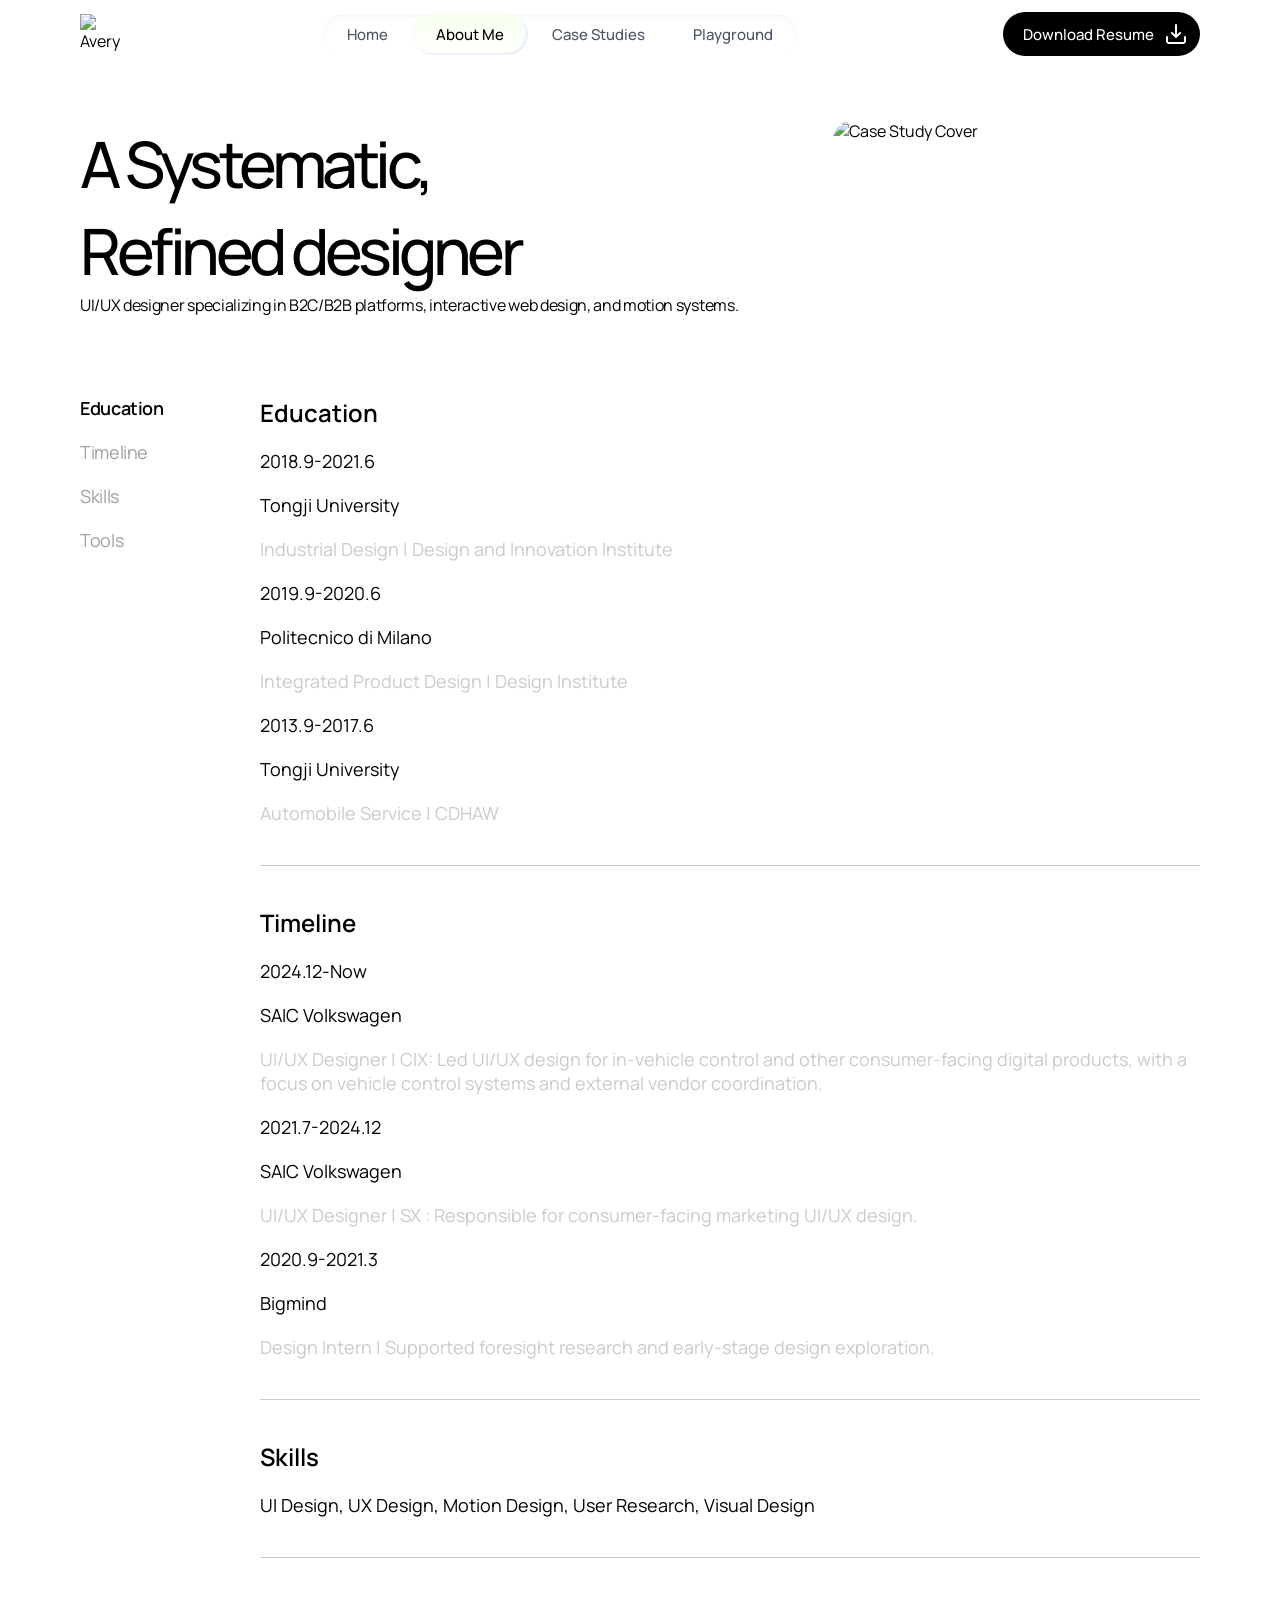
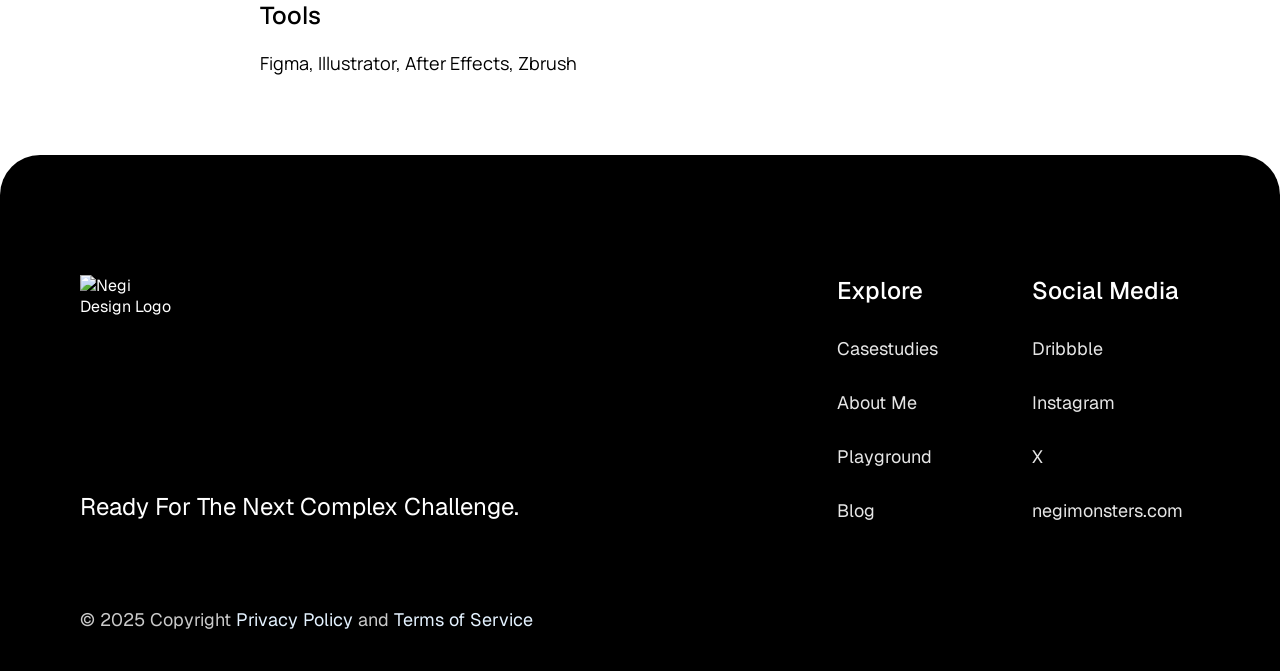
==== case.html @ 6173d4c6 "Add files via upload" ====
<!DOCTYPE html>
<html lang="en">
<head>
  <meta charset="UTF-8">
  <meta name="viewport" content="width=device-width, initial-scale=1.0">
  <title>About Me</title>
  <link rel="icon" type="image/png" href="favicon.png">
  <link rel="stylesheet" href="case.css">
  <link rel="preconnect" href="https://fonts.googleapis.com">
  <link rel="preconnect" href="https://fonts.gstatic.com" crossorigin>
  <link href="https://fonts.googleapis.com/css2?family=Geist:wght@400;500&family=Manrope:wght@400;500;600&family=Playfair+Display:ital,wght@1,500&display=swap" rel="stylesheet">
</head>
<body>
  
  <nav class="navbar">
    <div class="nav-logo">
      <img src="Logo.png" alt="Avery Design Logo" id="logo-img">
    </div>
    <div class="nav-menu">
      <a href="index.html" class="nav-link">Home</a>
      <a href="case.html" class="nav-link active">About Me</a>
      <a href="exp.html" class="nav-link">Case Studies</a>
      <a href="playground.html" class="nav-link">Playground</a>
    </div>
    <div class="nav-actions">
      <a href="profolio.pdf" download="profolio.pdf" target="_blank" class="btn-download">
        Download Resume
        <svg width="24" height="24" viewBox="0 0 24 24" fill="none" xmlns="http://www.w3.org/2000/svg">
          <path d="M12 15V3M12 15L8 11M12 15L16 11M21 15V19C21 19.5304 20.7893 20.0391 20.4142 20.4142C20.0391 20.7893 19.5304 21 19 21H5C4.46957 21 3.96086 20.7893 3.58579 20.4142C3.21071 20.0391 3 19.5304 3 19V15" stroke="currentColor" stroke-width="2" stroke-linecap="round" stroke-linejoin="round"/>
        </svg>
      </a>

      <button class="btn-menu-mobile" id="mobile-menu-btn">
        <svg width="24" height="24" viewBox="0 0 24 24" fill="none" xmlns="http://www.w3.org/2000/svg">
          <path d="M4 6H20M4 12H20M4 18H20" stroke="currentColor" stroke-width="2" />
        </svg>
      </button>

      <a href="#download" class="btn-download-tablet">
        <svg width="24" height="24" viewBox="0 0 24 24" fill="none" xmlns="http://www.w3.org/2000/svg">
          <path d="M12 15V3M12 15L8 11M12 15L16 11M21 15V19C21 19.5304 20.7893 20.0391 20.4142 20.4142C20.0391 20.7893 19.5304 21 19 21H5C4.46957 21 3.96086 20.7893 3.58579 20.4142C3.21071 20.0391 3 19.5304 3 19V15" stroke="currentColor" stroke-width="2" stroke-linecap="round" stroke-linejoin="round"/>
        </svg>
      </a>
    </div>
  </nav>

  <section class="case-detail-hero">
    <div class="case-hero-text">
      <h1 class="case-title">A Systematic,<br>Refined designer</h1>
      <p class="case-description">
        UI/UX designer specializing in B2C/B2B platforms, interactive web design, and motion systems.
      </p>
    </div>
    <div class="case-hero-image">
      <img src="photo.png" alt="Case Study Cover">
    </div>
  </section>

  <section class="case-detail-content">
    
    <aside class="case-sidebar">
      <a href="#education" class="sidebar-item">Education</a>
      <a href="#timeline" class="sidebar-item">Timeline</a>
      <a href="#skills" class="sidebar-item">Skills</a>
      <a href="#tools" class="sidebar-item">Tools</a>
    </aside>

    <div class="case-info-list">
      
      <div class="info-block" id="education">
        <h3 class="info-title">Education</h3>
        <p class="info-date">2018.9-2021.6</p>
        <p class="info-subtitle">Tongji University</p>
        <p class="info-desc">Industrial Design | Design and Innovation Institute</p>
        <p class="info-date">2019.9-2020.6</p>
        <p class="info-subtitle">Politecnico di Milano</p>
        <p class="info-desc">Integrated Product Design | Design Institute</p>
        <p class="info-date">2013.9-2017.6</p>
        <p class="info-subtitle">Tongji University</p>
        <p class="info-desc">Automobile Service | CDHAW</p>
      </div>

      <div class="info-block" id="timeline">
        <h3 class="info-title">Timeline</h3>
        <p class="info-date">2024.12-Now</p>
        <p class="info-subtitle">SAIC Volkswagen</p>
        <p class="info-desc">UI/UX Designer | CIX: Led UI/UX design for in-vehicle control and other consumer-facing digital products, 
          with a focus on vehicle control systems and external vendor coordination.</p>
        <p class="info-date">2021.7-2024.12</p>
        <p class="info-subtitle">SAIC Volkswagen</p>
        <p class="info-desc">UI/UX Designer | SX : Responsible for consumer-facing marketing UI/UX design.</p>
        <p class="info-date">2020.9-2021.3</p>
        <p class="info-subtitle">Bigmind</p>
        <p class="info-desc">Design Intern | Supported foresight research and early-stage design exploration.</p>
      </div>

      <div class="info-block" id="skills">
        <h3 class="info-title">Skills</h3>
        <p class="info-subtitle">UI Design, UX Design, Motion Design, User Research, Visual Design</p>
      </div>

      <div class="info-block" id="tools">
        <h3 class="info-title">Tools</h3>
        <p class="info-subtitle">Figma, Illustrator, After Effects, Zbrush</p>
      </div>

    </div>
  </section>

  <footer class="footer-section">
    <div class="footer-top">
      <div class="footer-brand">
        <img src="footerLogo.png" alt="Negi Design Logo" class="footer-logo">
        <p class="footer-slogan">Ready For The Next Complex Challenge.</p>
      </div>

      <div class="footer-links-container">
        <div class="footer-nav-col">
          <h4 class="footer-col-title">Explore</h4>
          <a href="#case-studies" class="footer-link">Casestudies</a>
          <a href="#about" class="footer-link">About Me</a>
          <a href="#playground" class="footer-link">Playground</a>
          <a href="#blog" class="footer-link">Blog</a>
        </div>
        
        <div class="footer-nav-col">
          <h4 class="footer-col-title">Social Media</h4>
          <a href="https://dribbble.com/AveryMC" class="footer-link" target="_blank">Dribbble</a>
          <a href="https://www.instagram.com/negi_designnn/" class="footer-link" target="_blank">Instagram</a>
          <a href="https://x.com/negidesignlab" class="footer-link" target="_blank">X</a>
          <a href="https://negimonsters.com/" class="footer-link" target="_blank">negimonsters.com</a>
        </div>
      </div>
    </div>

    <div class="footer-bottom">
      <p class="copyright-text">
        © 2025 Copyright <a href="#" class="legal-link">Privacy Policy</a> and <a href="#" class="legal-link">Terms of Service</a>
      </p>
    </div>
  </footer>

  <script src="case.js"></script>
</body>
</html>
---- case.css ----
/* =========================================
   1. 基础重置与全局变量 (保留)
   ========================================= */
:root {
  --bg-color: #ffffff;
  --bg-card: #f3f3f3;
  --bg-card2: #fafafa;
  --text-primary: #000000;
  --text-secondary: #4b5563;
  --text-muted: #cacaca;
  --text-one: #ffffff;
  --text-two: #a0a0a0;
  --nav-bg: rgba(255, 255, 255, 0.60);
  --gradient-primary: linear-gradient(90deg, #006205 0%, #90af04 100%);
  --transition-speed: 0.3s;
}

* {
  margin: 0;
  padding: 0;
  box-sizing: border-box;
}

html {
  scroll-behavior: smooth; 
}
body {
  font-family: 'Manrope', sans-serif;
  background-color: linear-gradient(180deg, var(--bg-color, #FFF) 0%, var(--bg-card, #F3F3F3) 100%);
  color: var(--text-primary);
}

/* =========================================
   2. 导航栏 (Navbar) (保留)
   ========================================= */
.navbar {
  position: fixed;
  top: 0;
  z-index: 100;
  display: flex;
  justify-content: space-between;
  align-items: center;
  width: 100%;
  padding: 12px 80px;
  background: var(--nav-bg);
  backdrop-filter: blur(10px);
  -webkit-backdrop-filter: blur(10px);
}

.nav-logo { display: flex; align-items: center; max-width: 40px; }
.nav-logo img { max-width: 40px; aspect-ratio: 1 / 1; object-fit: contain; }

.nav-menu {
  display: inline-flex;
  align-items: center;
  background: var(--nav-bg);
  backdrop-filter: blur(10px);
  -webkit-backdrop-filter: blur(10px);
  border-radius: 24px; 
  box-shadow: 0 2px 4px 0 rgba(0, 0, 0, 0.05) inset;
  border: 1px solid rgba(255, 255, 255, 0.3);
}

.nav-link {
  padding: 10px 24px;
  color: var(--text-secondary);
  font-size: 15px;
  font-weight: 500;
  text-decoration: none;
  border-radius: 999px;
  transition: all var(--transition-speed) ease;
}

.nav-link:hover { color: var(--text-primary); }

.nav-link.active {
  background: linear-gradient(180deg, #f8ffee 0%, #ffffff 100%);
  color: var(--text-primary);
  border-radius: 42px;
  box-shadow: -2px -2px 2px 0 rgba(168, 196, 238, 0.25) inset;
}

.nav-actions { display: flex; justify-content: flex-end; width: 200px; }

.btn-download {
  display: flex;
  align-items: center;
  gap: 10px;
  padding: 10px 12px 10px 20px;
  background-color: var(--text-primary);
  color: var(--text-one);
  font-size: 15px;
  font-weight: 500;
  text-decoration: none;
  border-radius: 42px;
  transition: background-color var(--transition-speed) ease;
}

.bth-menu-mobile, .btn-download-tablet{
  display: none;
}

.btn-download:hover { background-color: #333333; }

/* 必须保留的斜体高亮组件 */
.highlight-serif {
  display: inline-block;
  font-family: 'Playfair Display', serif;
  font-style: italic;
  padding-right: 24px;
  padding-left: 10px;
  margin-right: -10px;
  letter-spacing: normal; 
  line-height: normal; 
  background: var(--gradient-primary);
  background-clip: text;
  -webkit-background-clip: text;
  -webkit-text-fill-color: transparent;
  overflow: visible;
}


/* =========================================
   3. 案例详情：顶部 Hero 介绍区
   ========================================= */
.case-detail-hero {
  display: flex;
  justify-content: space-between;
  gap: 20px;
  padding: 120px 80px 80px 80px; 
  background-color: transparent;
}

.case-hero-text {
  flex: 2;
  display: flex;
  flex-direction: column;
}

.case-title {
  font-size: 64px;
  font-weight: 500;
  letter-spacing: -4.48px;
  color: var(--text-primary);
}

.case-description {
  font-size: 16px;
  color: var(--text-primary);
  font-weight: 400;
  letter-spacing: -0.32px;
}

.case-hero-image {
  flex: 1;
  display: flex;
  border-radius: 20px;
  overflow: hidden;
}

.case-hero-image img {
  width: 100%;
  height: auto;
  object-fit: cover;
}


/* =========================================
   4. 案例详情：内容列表区
   ========================================= */
.case-detail-content {
  display: flex;
  align-items: flex-start; /* 必须设置，否则 Sidebar 无法触发 sticky */
  gap: 20px; 
  padding: 0 80px 80px 80px;
  background-color: transparent;
}

/* 左侧粘性侧边栏 */
.case-sidebar {
  width: 160px;
  display: flex;
  flex-direction: column;
  gap: 20px;
  position: sticky;
  top: 120px; 
}

.sidebar-item {
  font-size: 18px;
  color: var(--text-two);
  text-decoration: none;
  transition: color var(--transition-speed) ease;
  font-weight: 400;
  letter-spacing: -0.36px;
}

/* 侧边栏当前激活状态 (修正：使用类名 .active) */
.sidebar-item.active {
  color: var(--text-primary);
  font-weight: 600;
}

/* 右侧详情列表 */
.case-info-list {
  flex: 1;
  display: flex;
  flex-direction: column;
}

.info-block {
  display: flex;
  flex-direction: column;
  gap: 20px;
  padding: 40px 0;
  border-bottom: 1px solid var(--text-muted);
}

.info-block:first-child { padding-top: 0; }
.info-block:last-child { border-bottom: none; padding-bottom: 0; }

.info-title {
  font-size: 24px;
  font-weight: 600;
  color: var(--text-primary);
}

.info-date,
.info-subtitle {
  font-size: 18px;
  color: var(--text-primary);
  font-weight: 400;
}

.info-desc {
  font-size: 18px;
  color: var(--text-muted);
  font-weight: 400;
}


/* =========================================
   8. 页脚 (Footer Section) (保留)
   ========================================= */
.footer-section {
  display: flex;
  flex-direction: column;
  gap: 86px;
  background-color: var(--text-primary); 
  color: var(--bg-color); 
  padding: 120px 80px 40px 80px;
  border-radius: 40px 40px 0 0; 
  align-self: stretch;
  font-family: 'Geist', sans-serif;
}

.footer-top {
  display: flex;
  width: 100%;
  justify-content: space-between;
  align-items: stretch;
}

.footer-brand { display: flex; flex-direction: column; justify-content: space-between; }
.footer-logo { max-width: 96px; max-height: 89px; object-fit: contain; }
.footer-slogan { font-size: 24px; font-weight: 400; color: var(--bg-color); text-transform: capitalize; }

.footer-links-container { display: flex; min-width: 363px; justify-content: space-between; align-items: flex-start; }
.footer-nav-col { display: flex; width: 168px; flex-direction: column; align-items: flex-start; gap: 31px; flex-shrink: 0; }
.footer-col-title { color: var(--bg-color); font-size: 24px; font-weight: 500; text-transform: capitalize; }

.footer-link {
  font-size: 18px;
  font-weight: 400;
  color: #E6E6E6;
  text-decoration: none;
  transition: color var(--transition-speed) ease;
}

.footer-link:hover { color: var(--bg-color); }

.footer-bottom { display: flex; align-items: flex-start; }
.copyright-text { font-size: 18px; color: var(--text-muted); font-weight: 400; }

.legal-link {
  font-size: 18px;
  color: #e4f2ff; 
  text-decoration: none;
  font-weight: 400;
  transition: opacity var(--transition-speed) ease;
}

.legal-link:hover { opacity: 0.7; }

/* =========================================
   修正：在桌面和 Tablet 端强制隐藏汉堡按钮
   ========================================= */
.btn-menu-mobile { 
  display: none; 
}




/* =========================================
   9. 响应式适配 (Tablet & Mobile)
   ========================================= */

/* -----------------------------------------
   [ Tablet 端适配 ] (屏幕宽度 <= 1024px)
   策略：缩减留白、 Gap 和文字大小，保持整体结构不变，优化 Stats
   ----------------------------------------- */
@media screen and (max-width: 1024px) {
  /* =========================================
   修正：在桌面和 Tablet 端强制隐藏汉堡按钮
   ========================================= */
.btn-menu-mobile { 
  display: none; 
}
  /* =========================================
     Navbar Tablet 端适配
     ========================================= */
  .navbar { padding: 12px 40px; }

  /* 魔法布局：让左右容器设置 flex: 1 均分两侧空间，这样中间的 nav-menu 就能绝对居中！ */
  .nav-logo { flex: 1; display: flex; align-items: center; max-width: none; }
  .nav-logo img { max-width: 40px; aspect-ratio: 1 / 1; object-fit: contain; }

  .nav-actions { flex: 1; display: flex; justify-content: flex-end; width: auto; }

  /* 隐藏桌面端带文字的按钮 */
  .btn-download {
    display: none;
  }

  /* 显示并美化 Tablet 端纯 Icon 按钮为正圆形 */
  .btn-download-tablet {
    display: flex;
    width: 44px; /* 宽高设为一致 */
    height: 44px;
    padding: 0; /* 去掉多余的左右内边距 */
    justify-content: center;
    align-items: center;
    background-color: var(--text-primary);
    color: var(--text-one);
    border-radius: 50%; /* 设置为 50% 变成完美的正圆 */
    transition: background-color var(--transition-speed) ease;
  }
  
  .btn-download-tablet:hover {
    background-color: #333333;
  }

  .case-detail-hero { padding: 120px 40px 80px 40px; gap: 20px; }

  /* 内容区域：缩减两侧 Padding，稍微收紧一点侧边栏 */
  .case-detail-content { padding: 0 40px 80px 40px; gap: 20px; }
  .case-sidebar { width: 140px; } 

  .footer-section { padding: 120px 40px 40px 40px; }
  .footer-brand { max-width: 213px;}
  .footer-nav-col { min-height: 247px; }
}

/* -----------------------------------------
   [ Mobile 手机端适配 ] (屏幕宽度 <= 768px)
   ----------------------------------------- */
@media screen and (max-width: 768px) {
  
  /* =========================================
     1. Navbar & 下拉菜单 (完全锁定，与主页一致)
     ========================================= */
  .navbar { 
    padding: 20px 20px 0 20px; 
    flex-wrap: wrap; 
    background: var(--nav-bg); 
    backdrop-filter: blur(10px);
    -webkit-backdrop-filter: blur(10px);
  }
  .nav-logo { order: 1; }
  .nav-actions { order: 2; width: auto; gap: 12px; }
  
  .btn-menu-mobile {
    display: flex; width: 44px; height: 44px;
    justify-content: center; align-items: center;
    background-color: var(--text-primary); color: var(--text-one);
    border-radius: 50%; border: none; cursor: pointer;
    transition: background-color var(--transition-speed) ease;
  }

  .nav-menu {
    order: 3; width: 100%; flex-direction: column; align-items: flex-start;
    position: static; background: transparent; backdrop-filter: none;
    -webkit-backdrop-filter: none; border: none; box-shadow: none; border-radius: 0;
    max-height: 0; opacity: 0; overflow: hidden; margin-top: 0;
    transition: all 0.4s cubic-bezier(0.16, 1, 0.3, 1);
  }
  .nav-menu.active { max-height: 400px; opacity: 1; }
  .nav-link { font-size: 20px; padding: 20px 0; font-weight: 600; width: 100%; }
  .nav-link.active { background: transparent; box-shadow: none; color: var(--text-primary); }

  /* =========================================
     2. Case Detail / About 详情页核心适配
     ========================================= */
     
  /* --- Hero 区域：纵向堆叠，缩小文字 --- */
  .case-detail-hero {
    flex-direction: column;
    padding: 120px 20px 80px 20px; /* 留出 Navbar 的高度 */
    gap: 20px;
  }
  .case-title { font-size: 48px; letter-spacing: -3.36px; line-height: 1.1; }
  .case-description { font-size: 14px; letter-spacing: -0.28px; }
  .case-hero-image { width: 100%; flex: none; }
  .case-hero-image img { border-radius: 20px; }

  /* --- 内容区域：取消左右布局 --- */
  .case-detail-content {
    flex-direction: column;
    padding: 0 20px 40px 20px;
    gap: 20px;
  }

  /* --- 侧边栏魔法：变成横向可滑动的 Tab 栏 --- */
  .case-sidebar {
    position: relative; /* 取消 sticky 粘性定位 */
    top: 0;
    width: 100%;
    flex-direction: row; /* 横向排列 */
    overflow-x: auto; /* 超出宽度可横向滑动 */
    white-space: nowrap; /* 强制不换行 */
    gap: 20px;
    padding-bottom: 10px; /* 给下方留点呼吸空间 */
    -ms-overflow-style: none; /* 隐藏 IE/Edge 滚动条 */
    scrollbar-width: none; /* 隐藏 Firefox 滚动条 */
  }
  /* 隐藏 Chrome/Safari 滚动条，让横滑更优雅 */
  .case-sidebar::-webkit-scrollbar { display: none; }
  
  .sidebar-item { font-size: 16px; }

  /* --- 信息区块 --- */
  .case-info-list { width: 100%; flex: none; }
  .info-block { gap: 12px; }
  .info-title { font-size: 20px; }
  .info-date, .info-subtitle { font-size: 18px; }
  .info-desc { font-size: 14px; letter-spacing: -0.28px; }

  /* --- Next Case 按钮区域 --- */
  .next-case-section {
    padding: 0 20px 80px 20px;
  }
  .next-case-btn {
    width: 100%; /* 手机端铺满屏幕宽度，方便大拇指点击 */
    justify-content: center;
    font-size: 16px;
  }

  /* =========================================
     3. Footer 区域 (完全锁定，与主页一致)
     ========================================= */
  .footer-section { padding: 120px 20px 40px 20px; border-radius: 20px 20px 0 0; }
  .footer-logo { max-width: 60px; height: auto; padding-bottom: 20px; object-fit: cover;}
  .footer-slogan { font-size: 20px; font-weight: 400; }
  .footer-link { font-size: 14px; }
  .footer-col-title { font-size: 20px; }
  .footer-top { flex-direction: column; gap: 40px; }
  .footer-links-container { flex-direction: column; gap: 40px; }
  .footer-nav-col { gap: 20px; width: 168px; min-height: 178px; }
  .copyright-text, .legal-link { font-size: 14px; }
}
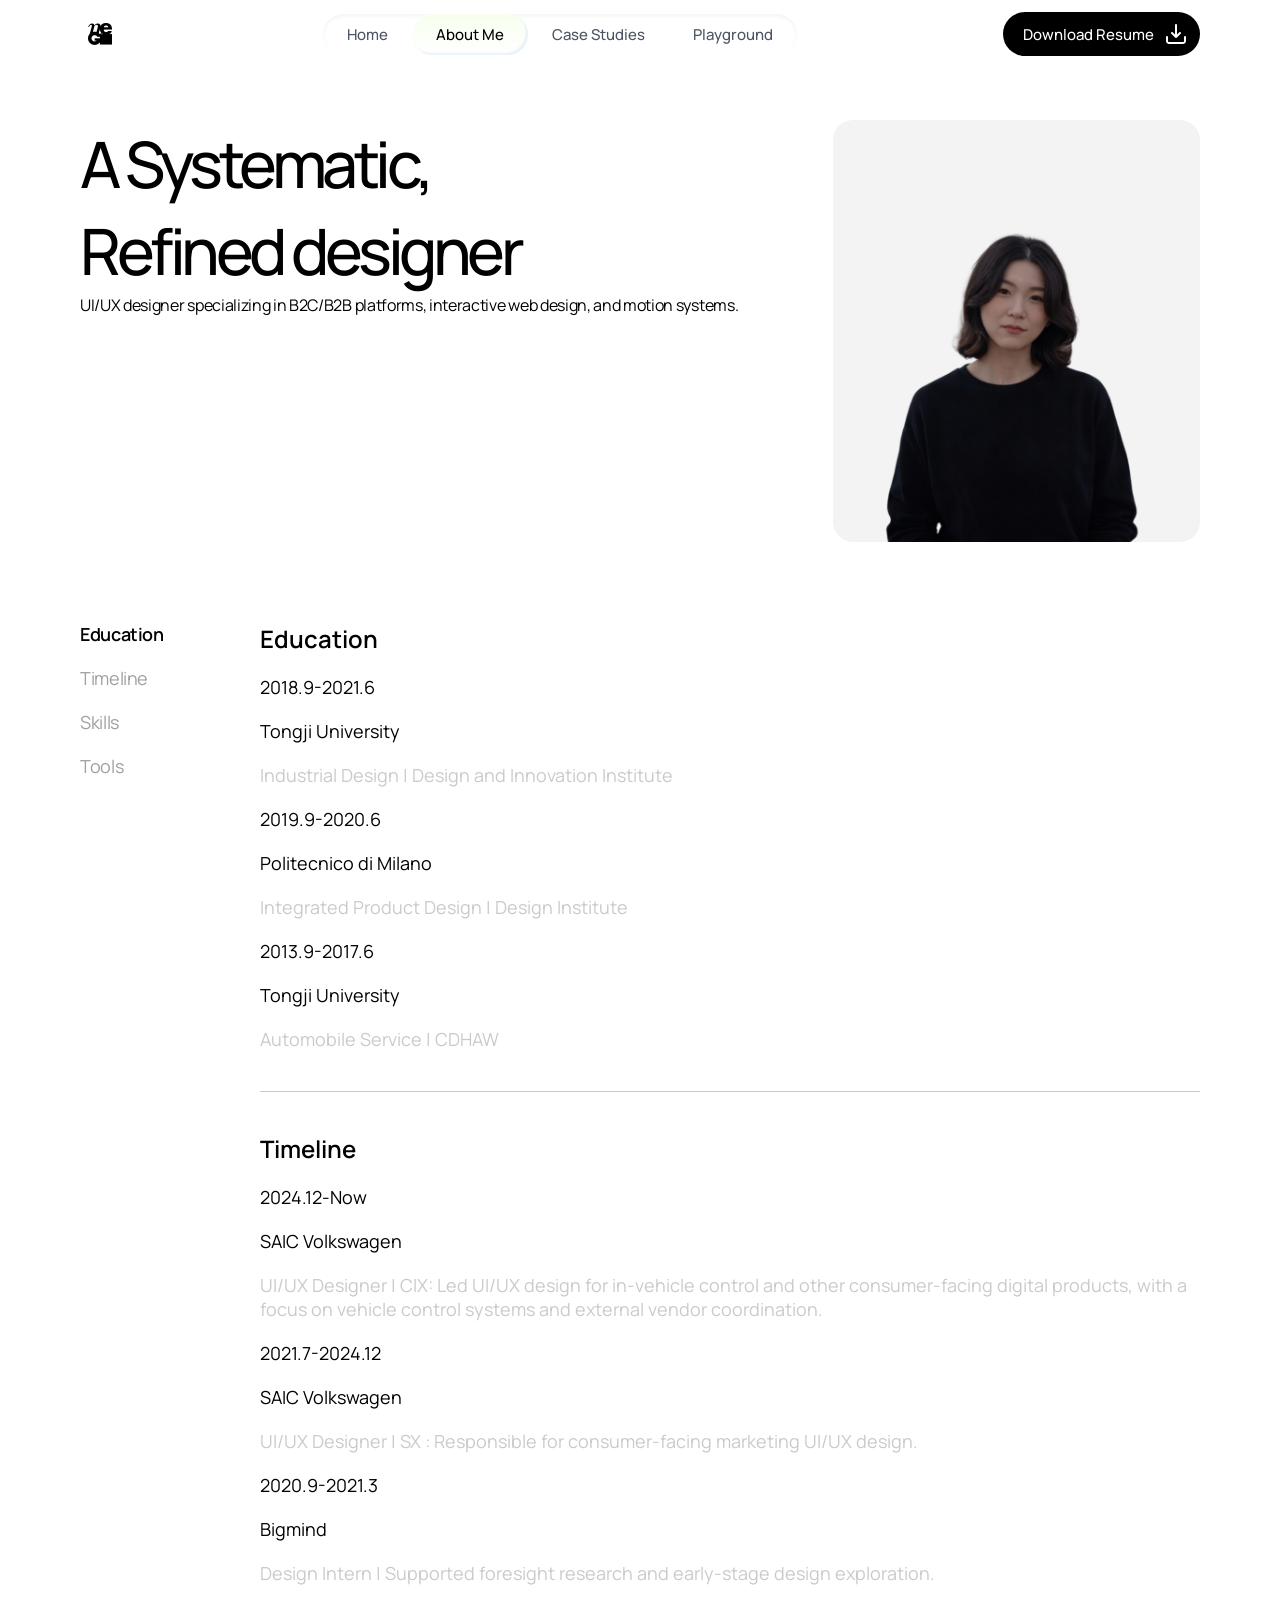
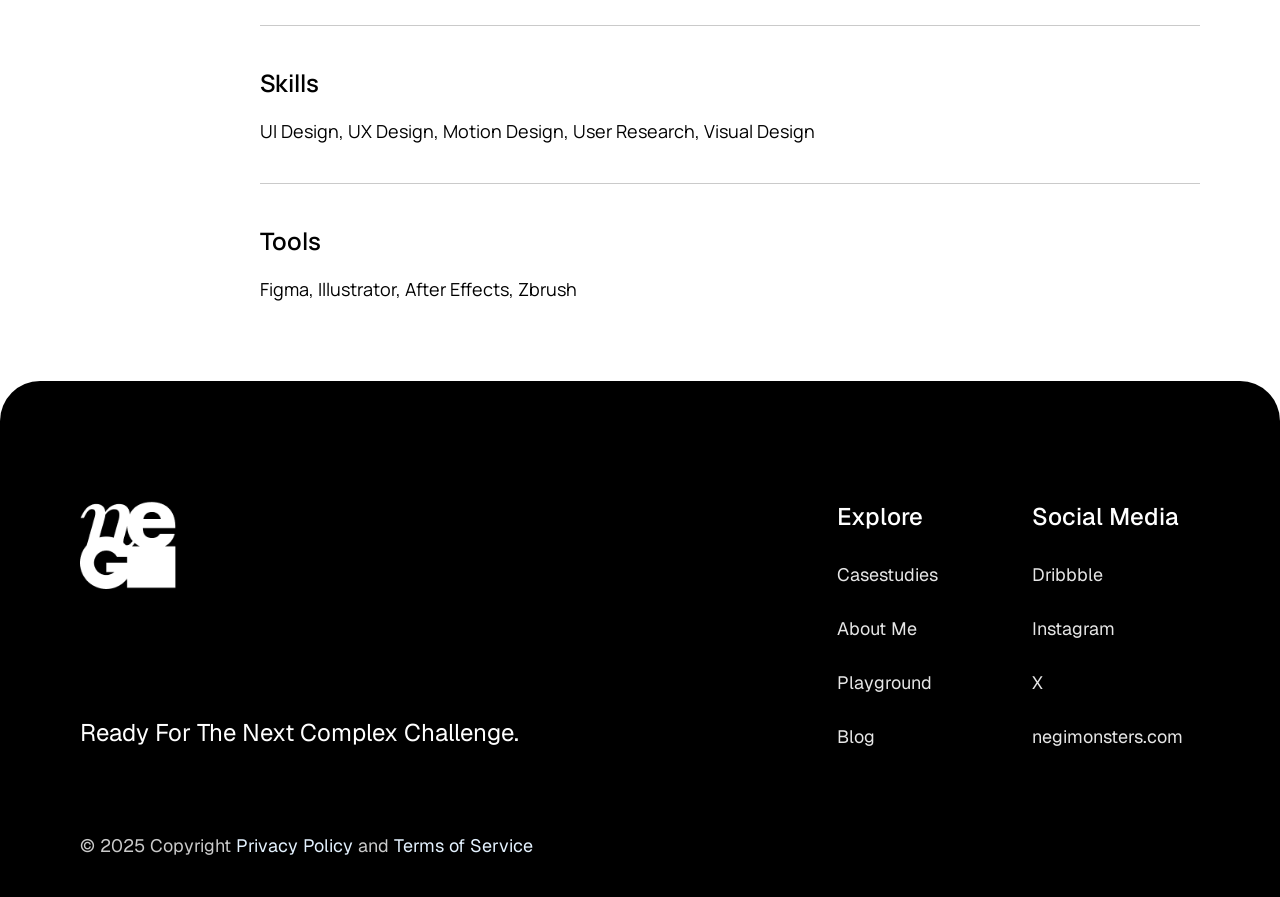
==== commit 7bb4915b: "Update case.html" ====
--- a/case.html
+++ b/case.html
@@ -36,7 +36,7 @@
         </svg>
       </button>
 
-      <a href="#download" class="btn-download-tablet">
+      <a href="profolio.pdf" download="profolio.pdf" target="_blank" class="btn-download-tablet">
         <svg width="24" height="24" viewBox="0 0 24 24" fill="none" xmlns="http://www.w3.org/2000/svg">
           <path d="M12 15V3M12 15L8 11M12 15L16 11M21 15V19C21 19.5304 20.7893 20.0391 20.4142 20.4142C20.0391 20.7893 19.5304 21 19 21H5C4.46957 21 3.96086 20.7893 3.58579 20.4142C3.21071 20.0391 3 19.5304 3 19V15" stroke="currentColor" stroke-width="2" stroke-linecap="round" stroke-linejoin="round"/>
         </svg>
@@ -142,4 +142,4 @@
 
   <script src="case.js"></script>
 </body>
-</html>+</html>
--- a/case.css
+++ b/case.css
@@ -370,12 +370,15 @@
   /* =========================================
      1. Navbar & 下拉菜单 (完全锁定，与主页一致)
      ========================================= */
+  /* =========================================
+     1. Navbar & 下拉菜单 (完全锁定，与主页一致)
+     ========================================= */
   .navbar { 
-    padding: 20px 20px 0 20px; 
+    padding: 12px 20px; 
     flex-wrap: wrap; 
-    background: var(--nav-bg); 
-    backdrop-filter: blur(10px);
-    -webkit-backdrop-filter: blur(10px);
+    background: rgba(255, 255, 255, 0.75); 
+    backdrop-filter: blur(20px);
+    -webkit-backdrop-filter: blur(20px);
   }
   .nav-logo { order: 1; }
   .nav-actions { order: 2; width: auto; gap: 12px; }
@@ -392,11 +395,11 @@
     order: 3; width: 100%; flex-direction: column; align-items: flex-start;
     position: static; background: transparent; backdrop-filter: none;
     -webkit-backdrop-filter: none; border: none; box-shadow: none; border-radius: 0;
-    max-height: 0; opacity: 0; overflow: hidden; margin-top: 0;
+    max-height: 0; opacity: 0; overflow: hidden; padding: 0 10px; margin-top: 0;
     transition: all 0.4s cubic-bezier(0.16, 1, 0.3, 1);
   }
-  .nav-menu.active { max-height: 400px; opacity: 1; }
-  .nav-link { font-size: 20px; padding: 20px 0; font-weight: 600; width: 100%; }
+  .nav-menu.active { max-height: 400px; opacity: 1; padding: 20px 10px 10px 10px; margin-top: 10px; border-top: 1px solid rgba(0, 0, 0, 0.05); }
+  .nav-link { font-size: 24px; padding: 16px 0; font-weight: 500; width: 100%; }
   .nav-link.active { background: transparent; box-shadow: none; color: var(--text-primary); }
 
   /* =========================================
